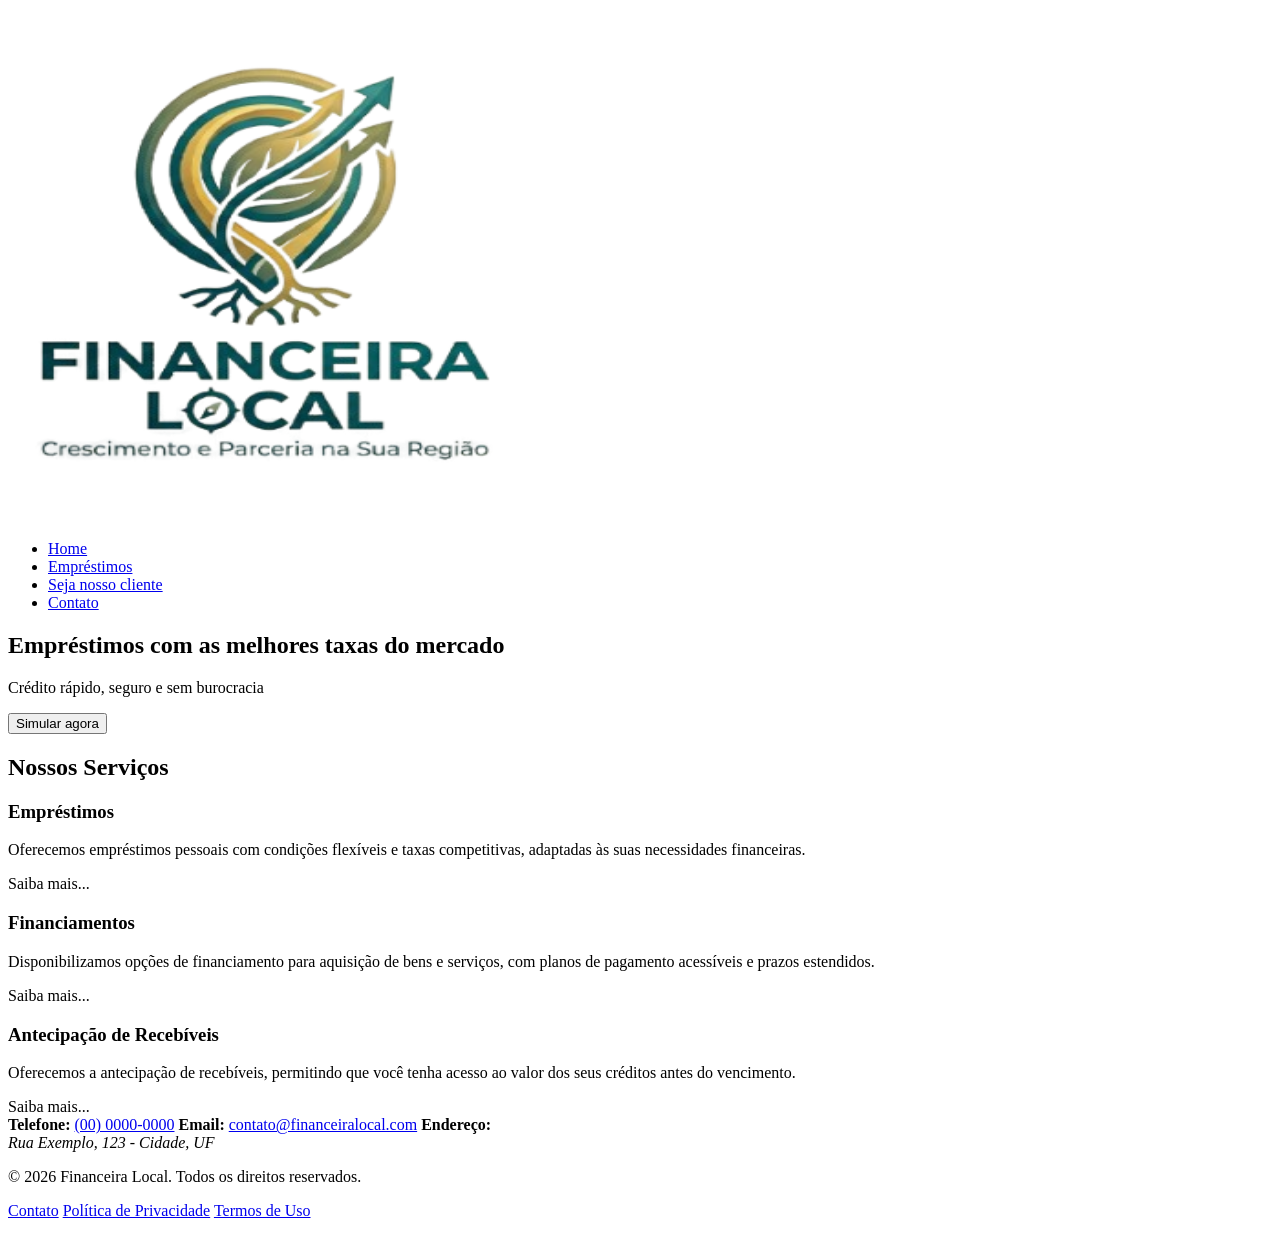
==== index.html @ 6058de4e "feat(home): criado toda a estrutura completa da página inicial" ====
<!DOCTYPE html>
<html lang="en">
<head>
    <meta charset="UTF-8">
    <meta name="viewport" content="width=device-width, initial-scale=1.0">
    <title>Financeira Local - Home</title>
    <link rel="icon" type="image/x-icon" href="./src/assets/favicon/favicon.ico">
    <link rel="stylesheet" href="./src/css/index.css">
</head>
<body>
    <!-- Barra de Navegação Lateral -->
    <nav class="navbar">
        <div class="logo" title="Financeira Local">
            <a href="./index.html"><img src="./src/assets/img/logo/logo-512x512.png" alt="logo financeira local"></a>
        </div>
        <ul class="nav-links">
            <li  class="active" ><a href="#home" title="Home"><span>Home</span></a></li>
            <li><a href="./src/pages/emprestimos.html" title="Empréstimos"><span>Empréstimos</span></a></li>
            <li><a href="./src/pages/cliente.html" title="Seja nosso cliente"><span>Seja nosso cliente</span></a></li>
            <li><a href="#contato" title="Contato"><span>Contato</span></a></li>
        </ul>
    </nav>

    <!-- Conteúdo Principal -->
    <main class="main-content">
        <section class="hero" id="home">
            <h1>Empréstimos com as melhores taxas do mercado</h1>
            <p>Crédito rápido, seguro e sem burocracia</p>
            <button class="btn-cta" title="Simular agora">Simular agora</button>
        </section>

        <section class="features" id="emprestimos">
            <h2>Nossos Serviços</h2>

            <div class="feature-cards">
                <div class="feature-card" title="Empréstimos Pessoais">
                    <i class="fa-solid fa-hand-holding-dollar"></i>
                    <h3>Empréstimos</h3>
                    <p>Oferecemos empréstimos pessoais com condições flexíveis e taxas competitivas, adaptadas às suas necessidades financeiras.</p>
                    <span class="moreInfo">Saiba mais...</span>
                </div>
                <div class="feature-card" title="Financiamentos">
                    <i class="fa-solid fa-building-columns"></i>
                    <h3>Financiamentos</h3>
                    <p>Disponibilizamos opções de financiamento para aquisição de bens e serviços, com planos de pagamento acessíveis e prazos estendidos.</p>
                    <span class="moreInfo">Saiba mais...</span>
                </div>
                <div class="feature-card" title="Antecipação de Recebíveis">
                    <i class="fa-solid fa-arrows-rotate"></i>
                    <h3>Antecipação de Recebíveis</h3>
                    <p>Oferecemos a antecipação de recebíveis, permitindo que você tenha acesso ao valor dos seus créditos antes do vencimento.</p>
                    <span class="moreInfo">Saiba mais...</span>
                </div>
            </div>
        </section>
    </main>

    <!-- Rodapé -->
    <footer id="contato">
        <div class="footer-info-contacts">
            <span title="Telefone">
                <strong>Telefone:</strong>
                <a href="https://wa.me/0000000000" target="_blank" rel="noopener noreferrer">(00) 0000-0000</a>
            </span>
            <span title="Email">
                <strong>Email:</strong>
                <a href="mailto:contato@financeiralocal.com" target="_blank" rel="noopener noreferrer">contato@financeiralocal.com</a>
            </span>
            <span title="Endereço">
                <strong>Endereço:</strong>
                <address>Rua Exemplo, 123 - Cidade, UF</address>
            </span>
        </div>

        <div class="footer-social-media">
            <a href="https://www.facebook.com/?locale=pt_BR" target="_blank" rel="noopener noreferrer" title="Facebook"><i class="fa-brands fa-facebook"></i></a>
            <a href="https://www.instagram.com/" target="_blank" rel="noopener noreferrer" title="Instagram"><i class="fa-brands fa-instagram"></i></a>
            <a href="https://www.linkedin.com/" target="_blank" rel="noopener noreferrer" title="LinkedIn"><i class="fa-brands fa-linkedin"></i></a>
            <a href="https://wa.me/0000000000" target="_blank" rel="noopener noreferrer" title="WhatsApp"><i class="fa-brands fa-whatsapp"></i></a>
        </div>
        <div class="footer-legal">
            <p title="Direitos Autorais">&copy; 2026 Financeira Local. Todos os direitos reservados.</p>
            <p class="footer-legal-links">
                <span title="contato"><a href="#contato">Contato</a></span>
                <span title="Política de Privacidade"><a href="#politica-privacidade">Política de Privacidade</a></span>
                <span title="Termos de Uso"><a href="#termos-uso">Termos de Uso</a></span>
            </p>
        </div>
    </footer>
</body>
</html>
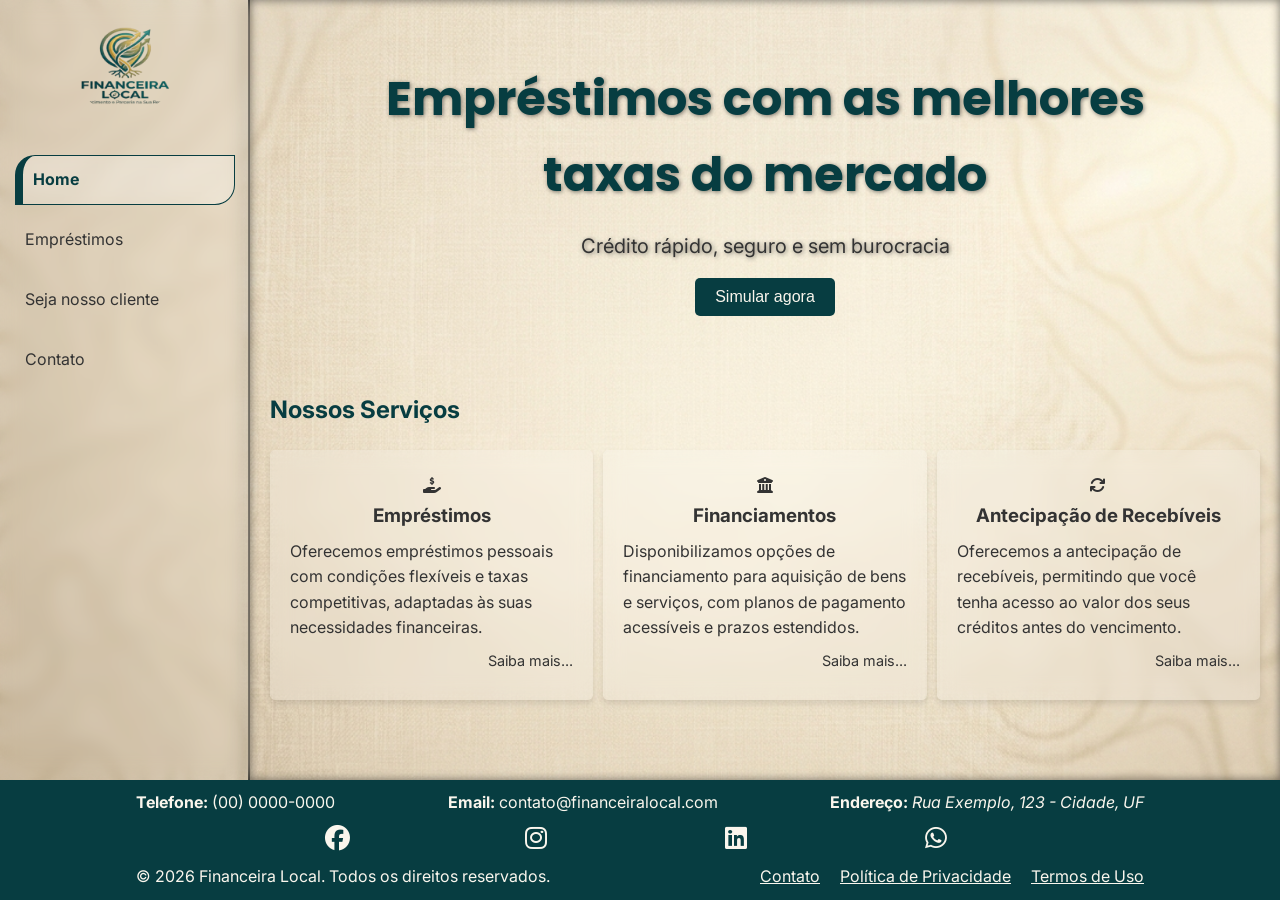
==== commit b7db677f: "refactor(home): corrigido o lang para 'pt-BR' e atribuido uma class utlitaria clicked no button" ====
--- a/index.html
+++ b/index.html
@@ -1,5 +1,5 @@
 <!DOCTYPE html>
-<html lang="en">
+<html lang="pt-BR">
 <head>
     <meta charset="UTF-8">
     <meta name="viewport" content="width=device-width, initial-scale=1.0">
@@ -26,7 +26,7 @@
         <section class="hero" id="home">
             <h1>Empréstimos com as melhores taxas do mercado</h1>
             <p>Crédito rápido, seguro e sem burocracia</p>
-            <button class="btn-cta" title="Simular agora">Simular agora</button>
+            <button class="btn-cta clicked" title="Simular agora">Simular agora</button>
         </section>
 
         <section class="features" id="emprestimos">
--- a/src/css/index.css
+++ b/src/css/index.css
@@ -0,0 +1,8 @@
+@import url('https://fonts.googleapis.com/css2?family=Inter:ital,opsz,wght@0,14..32,100..900;1,14..32,100..900&family=Poppins:ital,wght@0,100;0,200;0,300;0,400;0,500;0,600;0,700;0,800;0,900;1,100;1,200;1,300;1,400;1,500;1,600;1,700;1,800;1,900&display=swap');
+
+@import url('https://cdnjs.cloudflare.com/ajax/libs/font-awesome/6.5.1/css/all.min.css');
+
+@import url('../css/global.css');
+@import url('../css/navbar.css');
+@import url('../css/main.css');
+@import url('../css/footer.css');
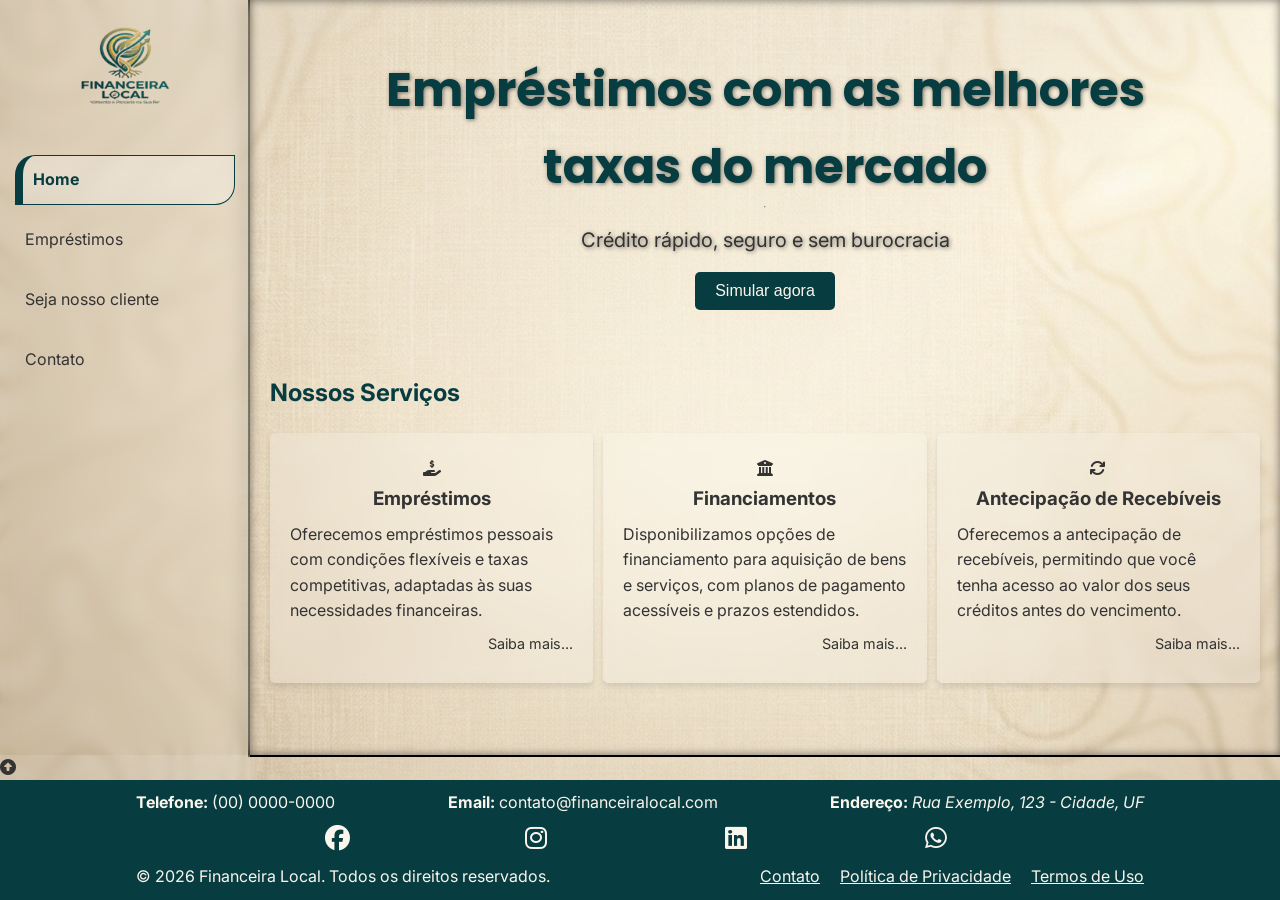
==== commit ea97e7cb: "refactor(index): refatoraçao ao remover scripts e criado novo elemento de botao para voltar ao topo" ====
--- a/index.html
+++ b/index.html
@@ -25,8 +25,9 @@
     <main class="main-content">
         <section class="hero" id="home">
             <h1>Empréstimos com as melhores taxas do mercado</h1>
-            <p>Crédito rápido, seguro e sem burocracia</p>
-            <button class="btn-cta clicked" title="Simular agora">Simular agora</button>
+            <hr class="underline">
+            <p class="sub-text">Crédito rápido, seguro e sem burocracia</p>
+            <button id="btnSimulation" class="btn-cta" title="Simular agora">Simular agora</button>
         </section>
 
         <section class="features" id="emprestimos">
@@ -54,6 +55,11 @@
             </div>
         </section>
     </main>
+
+    <!--  Elemento de Rolagem -->
+      <span id="btnTopo" class="glass-effect">
+          <i class="fa-solid fa-circle-up"></i>
+      </span>
 
     <!-- Rodapé -->
     <footer id="contato">
@@ -87,5 +93,6 @@
             </p>
         </div>
     </footer>
+    <script type="module" src="./src/js/index.js"></script>
 </body>
 </html>
--- a/src/css/index.css
+++ b/src/css/index.css
@@ -3,6 +3,8 @@
 @import url('https://cdnjs.cloudflare.com/ajax/libs/font-awesome/6.5.1/css/all.min.css');
 
 @import url('../css/global.css');
+@import url('../css/utilidades.css');
 @import url('../css/navbar.css');
 @import url('../css/main.css');
+@import url('../css/emprestimos.css');
 @import url('../css/footer.css');
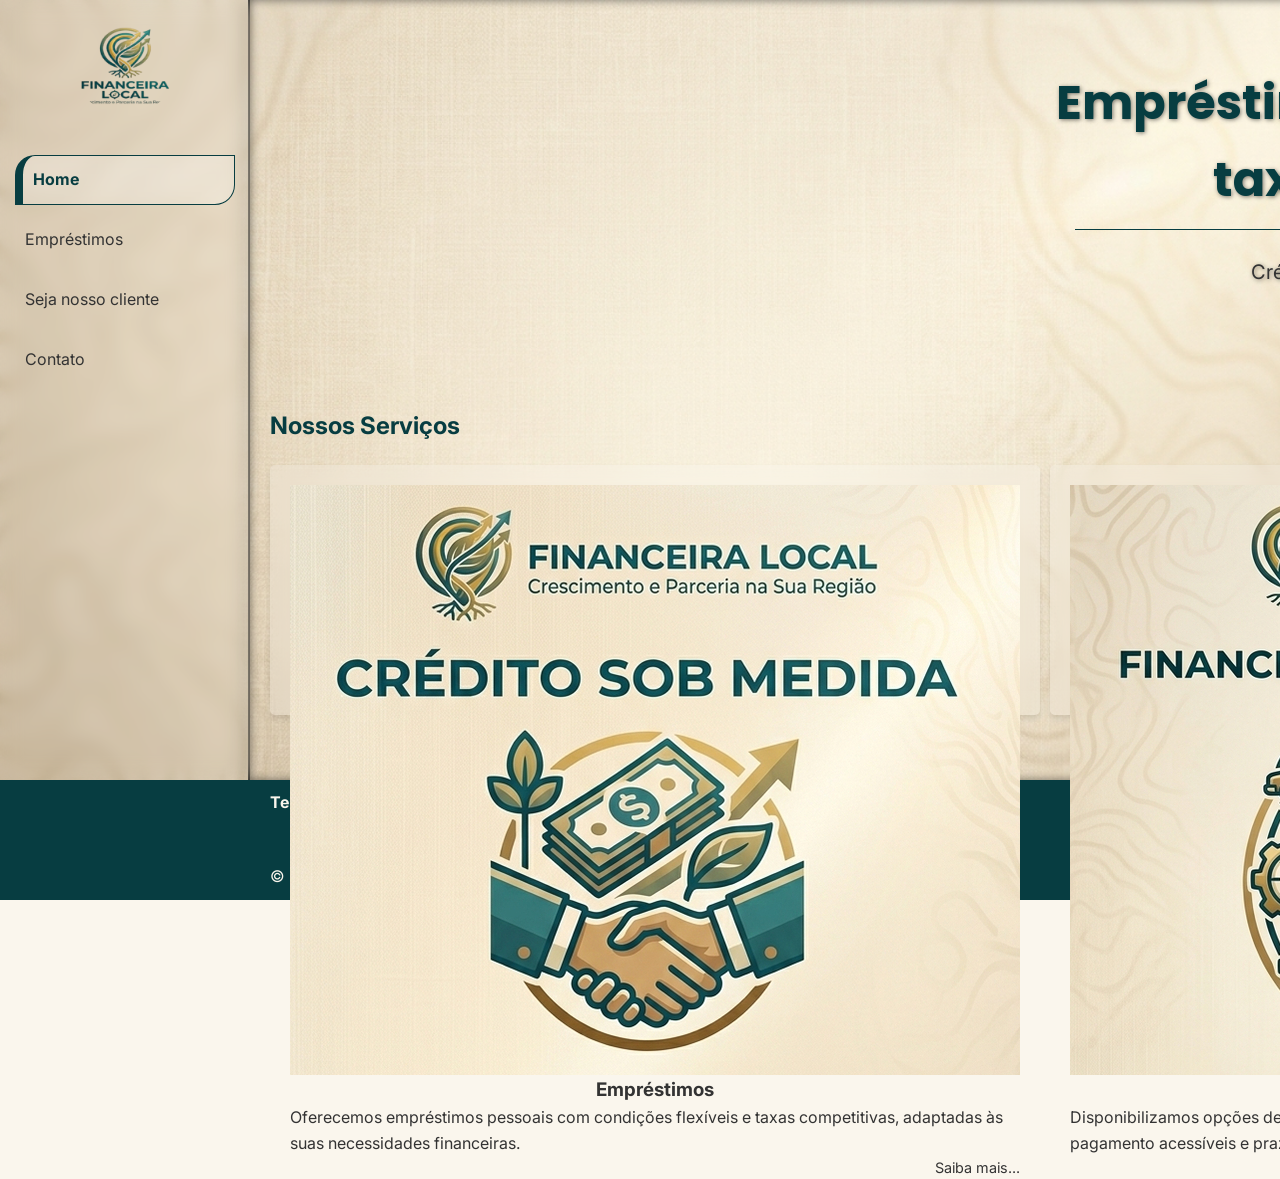
==== commit f10d38f8: "refactor(index): removendo o icones e atribuindo as imagens ao cards" ====
--- a/index.html
+++ b/index.html
@@ -35,19 +35,19 @@
 
             <div class="feature-cards">
                 <div class="feature-card" title="Empréstimos Pessoais">
-                    <i class="fa-solid fa-hand-holding-dollar"></i>
+                    <img class="img-card" src="./src/assets/img/emprestimos-card.jpeg" alt="Empréstimos">
                     <h3>Empréstimos</h3>
                     <p>Oferecemos empréstimos pessoais com condições flexíveis e taxas competitivas, adaptadas às suas necessidades financeiras.</p>
                     <span class="moreInfo">Saiba mais...</span>
                 </div>
                 <div class="feature-card" title="Financiamentos">
-                    <i class="fa-solid fa-building-columns"></i>
+                    <img class="img-card" src="./src/assets/img/financiamento-card.jpeg" alt="Financiamentos">
                     <h3>Financiamentos</h3>
                     <p>Disponibilizamos opções de financiamento para aquisição de bens e serviços, com planos de pagamento acessíveis e prazos estendidos.</p>
                     <span class="moreInfo">Saiba mais...</span>
                 </div>
                 <div class="feature-card" title="Antecipação de Recebíveis">
-                    <i class="fa-solid fa-arrows-rotate"></i>
+                    <img class="img-card" src="./src/assets/img/antecipacao-de-recebiveis-card.jpeg" alt="Antecipação de Recebíveis">
                     <h3>Antecipação de Recebíveis</h3>
                     <p>Oferecemos a antecipação de recebíveis, permitindo que você tenha acesso ao valor dos seus créditos antes do vencimento.</p>
                     <span class="moreInfo">Saiba mais...</span>
--- a/src/css/index.css
+++ b/src/css/index.css
@@ -7,4 +7,5 @@
 @import url('../css/navbar.css');
 @import url('../css/main.css');
 @import url('../css/emprestimos.css');
+@import url('../css/client.css');
 @import url('../css/footer.css');
